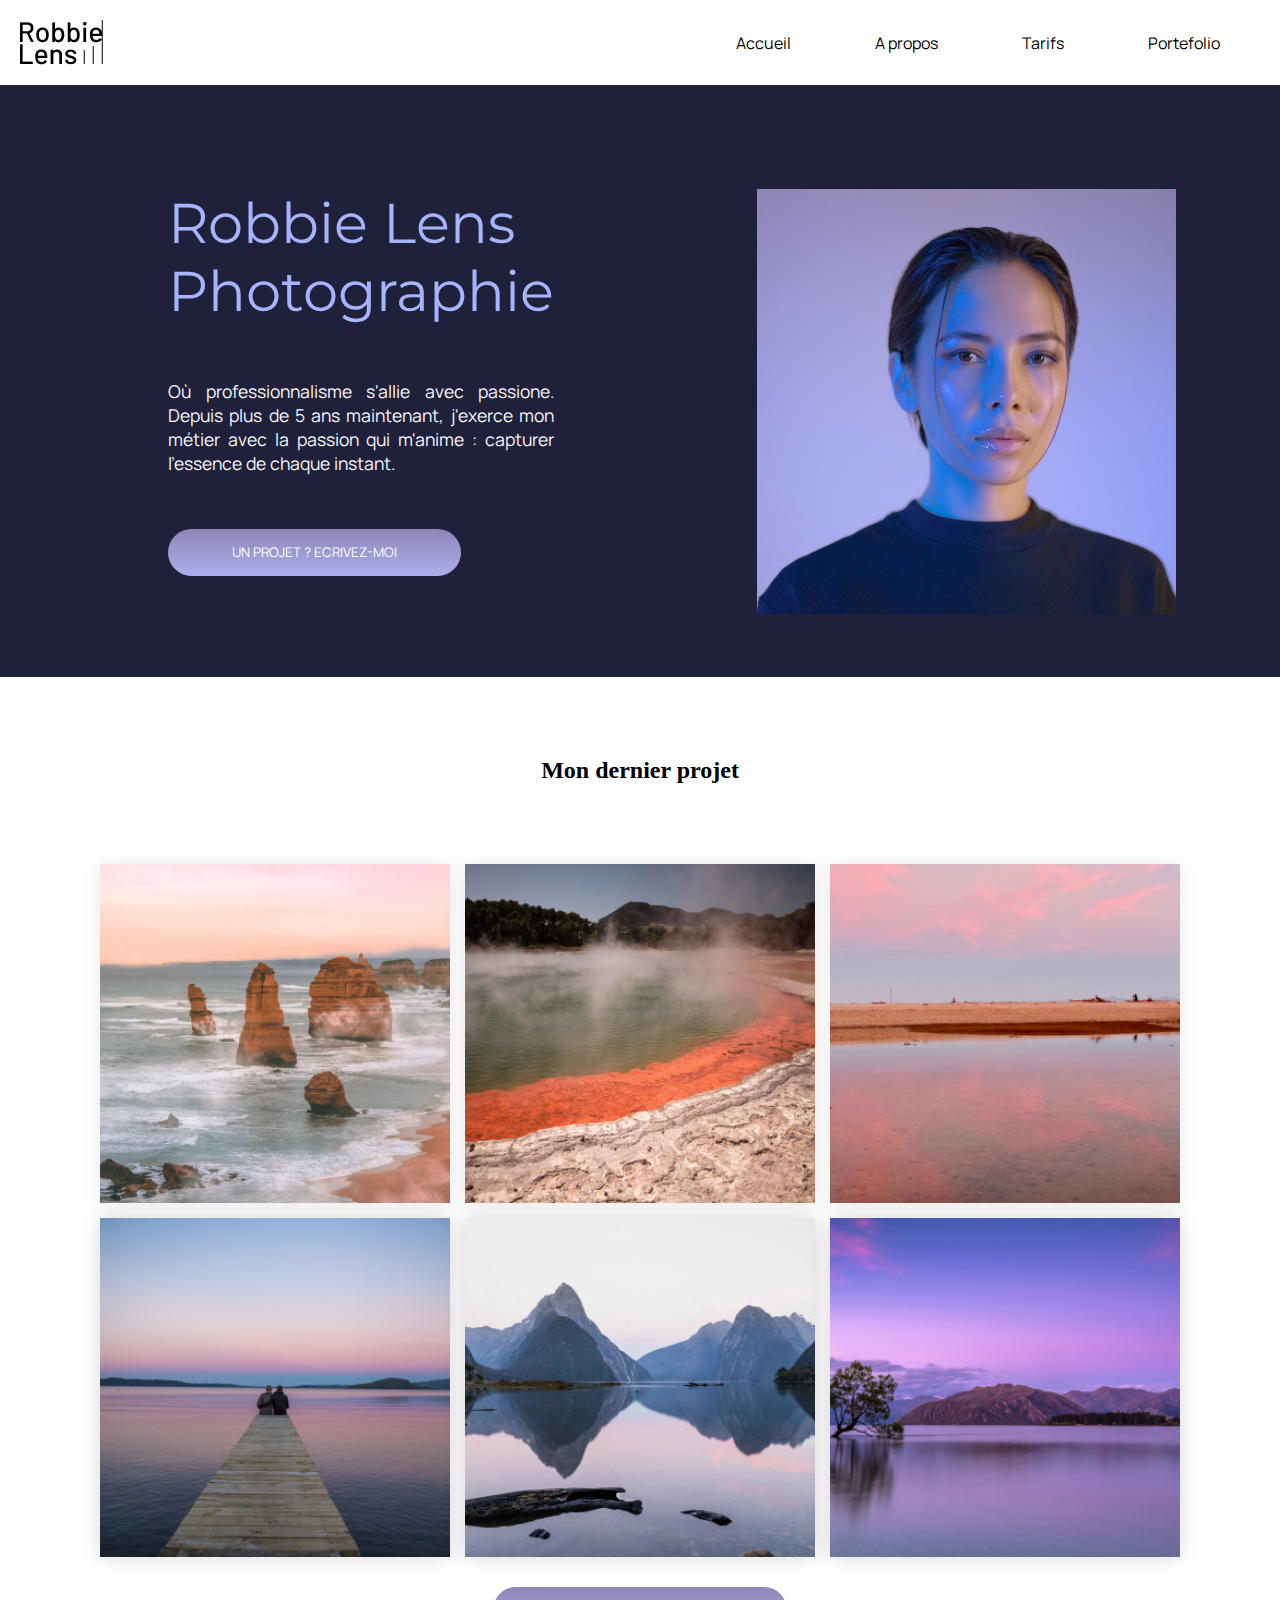
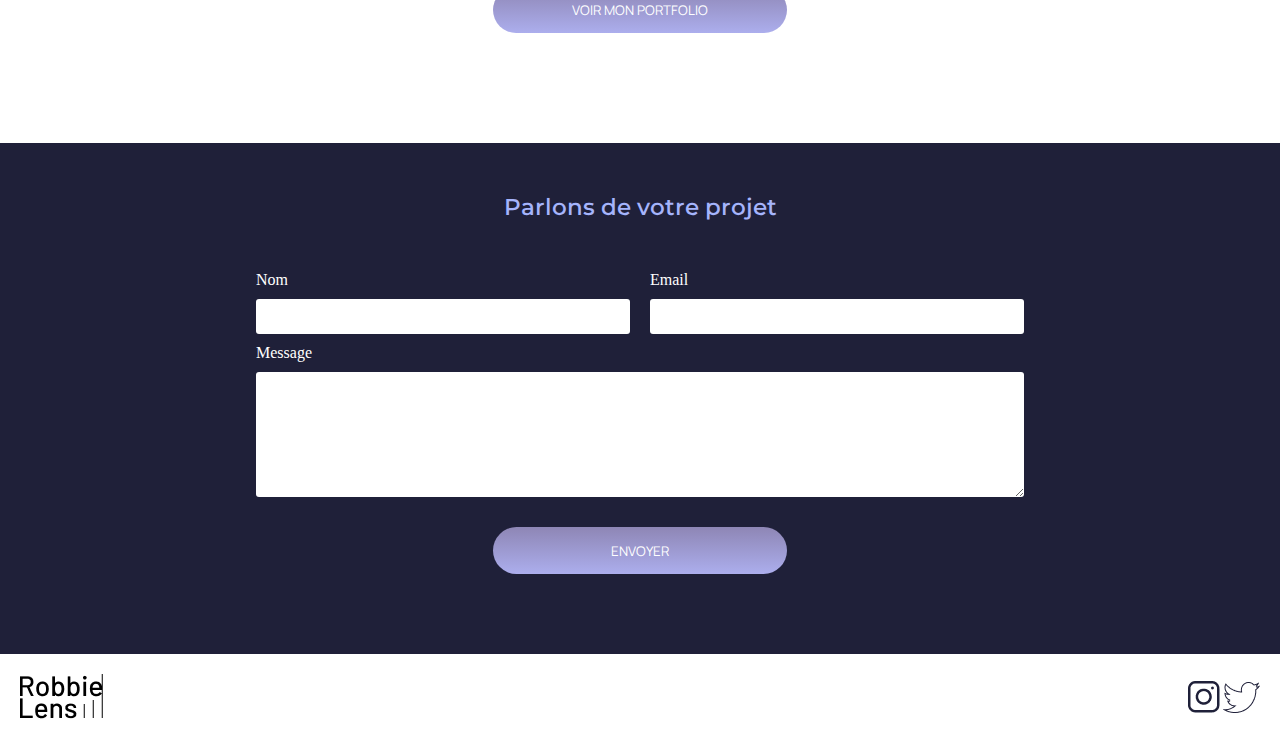
==== index.html @ 93b769a9 "Page accueil crée et fini avec modifications pour adpatation mobile" ====
<!DOCTYPE html>
<html lang="fr">
<head>
    <meta charset="UTF-8">
    <meta name="viewport" content="width=device-width, initial-scale=1.0">
    <title>Robbie Lens Photographie</title>
    <link rel="stylesheet" href="styles.css">
    <link rel="stylesheet" href="/index.css">
    <link rel="preconnect" href="https://fonts.googleapis.com">
    <link rel="preconnect" href="https://fonts.gstatic.com" crossorigin>
    <link href="https://fonts.googleapis.com/css2?family=Manrope:wght@200..800&display=swap" rel="stylesheet">
    <link rel="preconnect" href="https://fonts.googleapis.com">
    <link rel="preconnect" href="https://fonts.gstatic.com" crossorigin>
    <link href="https://fonts.googleapis.com/css2?family=Manrope:wght@200..800&family=Montserrat:ital,wght@0,100..900;1,100..900&display=swap" rel="stylesheet">
</head>
<body>
    <header>
        <img src="/images/logo-robbie-lens.png" alt="Logo du site de Robbie Lens">
        <nav>
            <div class="haut_page_accueil">
                <a id="mon_ancre" href="dossier-demo/a-propos.html" target="_blank">Accueil</a>
                <a href="a_propos.html">A propos</a>
                <a href="tarifs.html">Tarifs</a>
                <a href="portfolio.html">Portefolio</a>
            </div>
        </nav>
    </header>

    <main class="main_accueil">
        <section class="body_page_accueil">
            <div class="robbie_lens">
                <a href="/index.html">
                    <img src="/images/robbie-lens.png" alt="Photo de Robbie Lens">
                </a>
            </div>
            <div class="h1_p_accueil">
                <h1>Robbie Lens Photographie</h1>
                <p class="p_accueil"> Où professionnalisme s'allie avec passione. Depuis plus de 5 ans maintenant, j'exerce mon métier avec la passion qui m'anime : capturer l'essence de chaque instant.</p>
                <button class="bouton_un_projet_ecrivez_moi_accueil">UN PROJET ? ECRIVEZ-MOI</button>
            </div>
        </section>
        <section class="photos_accueil">
            <h2>Mon dernier projet</h2>
        <div class="mon_dernier_projet">
            <div class="conteneur_1_mon_dernier_projet">
                <div class="mon_dernier_projet_1">
                    <a href="/photos_mon_dernier_projet/mon_dernier_projet_1_grand.jpg">
                        <img src="/photos_mon_dernier_projet/mon_dernier_projet_1.png" alt="Photo de falaises">
                    </a>
                </div>
                <div class="mon_dernier_projet_2">
                    <a href="/photos_mon_dernier_projet/mon_dernier_projet_2_grand.jpg">
                        <img src="/photos_mon_dernier_projet/mon_dernier_projet_2.png" alt="Photo d'un lac">
                    </a>
                </div>
                <div class="mon_dernier_projet_3">
                    <a href="/photos_mon_dernier_projet/mon_dernier_projet_3_grand.jpg">
                        <img src="/photos_mon_dernier_projet/mon_dernier_projet_3.png" alt="Phot d'un lac">
                    </a>
                </div>
            </div>
            <div class="conteneur_2_mon_dernier_projet">
                <div class="mon_dernier_projet_4">
                    <a href="/photos_mon_dernier_projet/mon_dernier_projet_4_grand.jpg">
                        <img src="/photos_mon_dernier_projet/mon_dernier_projet_4.png" alt="Photo deux personnes sur un ponton vue sur mer">
                    </a>
                </div>
                <div class="mon_dernier_projet_5">
                    <a href="/photos_mon_dernier_projet/mon_dernier_projet_5_grand.jpg">
                        <img src="/photos_mon_dernier_projet/mon_dernier_projet_5.png" alt="Photo d'un lac avec des montagnes ">
                    </a>
                </div>
                <div class="mon_dernier_projet_6">
                    <a href="/photos_mon_dernier_projet/mon_dernier_projet_6_grand.jpg">
                        <img src="/photos_mon_dernier_projet/mon_dernier_projet_6.png" alt="Photo d'un lac avec des montagnes">
                    </a>
                </div>
            </div>
            <div class="bouton_voir_mon_portfolio">
                <button class="bouton_voir_mon_portfolio_accueil">VOIR MON PORTFOLIO</button>
            </div>
        </div>
        </section>
        <section class="section_message" id="contact">
            <h3>Parlons de votre projet</h3>
            <form class="formulaire_accueil" method="get">
                <div class="form_nom_email">
                    <div class="form_column">
                        <label for="nom">Nom</label>
                        <input type="text" name="nom" id="nom">
                    </div>
                    <div class="form_column">
                        <label for="email">Email</label>
                        <input type="email" name="email" id="email">
                    </div>
                </div>
                <div class="message_accueil">
                    <label for="message">Message</label>
                    <textarea name="message" id="message" rows="7"></textarea>
                    <input class="bouton_envoyer_accueil" type="submit" value="ENVOYER">
                </div>
            </form>
        </section>
    </main>

</body>

<footer>
    <a href="" class="a_lien_icone">
        <img src="/images/logo-robbie-lens.png" alt="Logo du site de Robbie Lens">
    </a>
    <div class="bas_page_accueil">
        <a href="https://instagram.com" target="_blank" class="a_lien_icone">
            <img src="/images/logo_instagram.jpg" alt="Logo de Instagram">
        </a>
        <a href="https://www.twitter.com" target="_blank" class="a_lien_icone">
            <img src="/images/logo_twitter.jpg" alt="Logo de Twitter">
        </a>    
    </div>
</footer>

</html>
---- styles.css ----
/* Styles sur toutes les pages */
* {
    margin: 0;
}

header {
    display: flex;
    justify-content: space-between;
    align-items: center;
}

h1 {
   font-family: "Montserrat", sans-serif; 
   color: #A5B4FC;
   font-size: 3.5em;
   font-weight: normal;
}

p {
    font-family: "Manrope", sans-serif;
    font-size: 1.1em;
}

li {
    font-family: "Manrope", sans-serif;
    font-size: 1em;
}

a {
    font-family: "Manrope", sans-serif;
    font-size: 1em;
    text-decoration: none;
    color: black;
    padding: 40px;
}

a:hover {
    text-decoration: underline;
}

a:visited {
    color: black;
}

p,
li,
h2 {
    color: #F9F8FF;
}

header, 
footer {
    padding: 20px;
}

footer {
    display: flex;
    flex-direction: row;
    align-items: center;
    justify-content: space-between;
}


/* Styles sur page A propos */
.main_a_propos {
    text-align: justify;
}

.bouton_voir_mon_portfolio_a_propos {
    background: linear-gradient(#8E86B5, #ACAEED);
    color: white;
    font-family: "Manrope", sans-serif;
    border-radius: 50px;
    border: none;
}

.bouton_voir_mon_portfolio_a_propos:hover {
    background: linear-gradient(#696484, #8788BA);
    text-decoration: none;
}
---- index.css ----
/* Styles sur la page d'accueil */
.haut_page_accueil,
.haut_page_a_propos,
.bas_page_accueil,
.bas_page_a_propos {
    background-color: white;
    color: #242424;
}

.body_page_accueil,
.a_propos_de_robbie_lens {
    background-color: #1F2039;
}

.a_propos_de_robbie_lens {
    border-right: 1px solid #8E86B5;
    border-bottom: 1px solid #8E86B5;

}

.robbie_lens {
    display: flex;
    justify-content: flex-end;
    order: 2;
    width: 75%;
    height: auto;
}

.robbie_lens img {
    max-width: 4200px;
    height: auto;
    padding: 0;
}

.bouton_un_projet_ecrivez_moi_accueil {
    background: linear-gradient(#8E86B5, #ACAEED);
    color: white;
    font-family: "Manrope", sans-serif;
    border-radius: 50px ;
    border: none;
    min-height: 3.5em;
    min-width: 22em;
}

.bouton_un_projet_ecrivez_moi_accueil:hover {
    background: linear-gradient(#696484, #8788BA);
    text-decoration: none;
}

.body_page_accueil {
    display: flex;
    padding: 5% 5% 10% 10%;
    height: 25em;
}

.h1_p_accueil h1 {
    text-align: left;
}

.h1_p_accueil {
    text-align: justify;
    width: 40%;
    height: 85%;
    padding: 40px;
}

.p_accueil {
    display: flex;
    height: 60%;
    align-items: center;
}

.photos_accueil {
    padding: 80px;
}

h2 {
    color: black;
    text-align: center;
    margin-bottom: 80px;
}


.conteneur_1_mon_dernier_projet,
.conteneur_2_mon_dernier_projet {
    display: grid;
    flex-direction: row;
    gap: 15px;
    justify-content: center;
} 

.conteneur_1_mon_dernier_projet a,
.conteneur_2_mon_dernier_projet a {
    padding: 0;
}

.conteneur_1_mon_dernier_projet img,
.conteneur_2_mon_dernier_projet img {
    width: 400px;
    height: auto;
    object-fit: cover;
}

.mon_dernier_projet_1,
.mon_dernier_projet_2,
.mon_dernier_projet_3 {
    width: 350px;
    height: auto;
    box-shadow: 0 0 20px rgba(0, 0, 0, 0.089);
    overflow: hidden;
    transition: 0.5s;
    cursor: pointer;
}

.mon_dernier_projet_1 img,
.mon_dernier_projet_2 img,
.mon_dernier_projet_3 img {
    object-fit: cover;
    width: 100%;
    height: 100%;
}

.mon_dernier_projet_1:hover,
.mon_dernier_projet_2:hover,
.mon_dernier_projet_3:hover {
    transform: scale(1.2);
    z-index: 1;
}

.conteneur_1_mon_dernier_projet:hover .mon_dernier_projet_1:not, .mon_dernier_projet_2:not,.mon_dernier_projet_3:not(.mon_dernier_projet_1:hover,
.mon_dernier_projet_2:hover,
.mon_dernier_projet_3:hover) {
    transform: scale(0.9);
    filter: saturate(0) blur(4px) brightness(0.5);
}

.mon_dernier_projet_4,
.mon_dernier_projet_5,
.mon_dernier_projet_6 {
    width: 350px;
    height: auto;
    box-shadow: 0 0 20px rgba(0, 0, 0, 0.158);
    overflow: hidden;
    transition: 0.5s;
    cursor: pointer;
}

.mon_dernier_projet_4 img,
.mon_dernier_projet_5 img,
.mon_dernier_projet_6 img {
    object-fit: cover;
    width: 100%;
    height: 100%;
}

.mon_dernier_projet_4:hover,
.mon_dernier_projet_5:hover,
.mon_dernier_projet_6:hover {
    transform: scale(1.2);
    z-index: 1;
}

.conteneur_2_mon_dernier_projet:hover .mon_dernier_projet_4:not, .mon_dernier_projet_5:not,.mon_dernier_projet_6:not(.mon_dernier_projet_4:hover,
.mon_dernier_projet_5:hover,
.mon_dernier_projet_6:hover) {
    transform: scale(0.9);
    filter: saturate(0) blur(4px) brightness(0.5);
}

.mon_dernier_projet_1 {
    grid-column: 1/2;
    grid-row: 1/2;
}

.mon_dernier_projet_1:hover {
    opacity: 60%;
    cursor: pointer;
}

.mon_dernier_projet_2 {
    grid-column: 2/3;
    grid-row: 1/2;
}

.mon_dernier_projet_2:hover {
    opacity: 60%;
    cursor: pointer;
}

.mon_dernier_projet_3 {
    grid-column: 3/4;
    grid-row: 1/2;
}

.mon_dernier_projet_3:hover {
    opacity: 60%;
    cursor: pointer;
}

.mon_dernier_projet_4 {
    grid-column: 1/2;
    grid-row: 2/3;
}

.mon_dernier_projet_4:hover {
    opacity: 60%;
    cursor: pointer;
}

.mon_dernier_projet_5 {
    grid-column: 2/3;
    grid-row: 2/3;
}

.mon_dernier_projet_5:hover {
    opacity: 60%;
    cursor: pointer;
}

.mon_dernier_projet_6 {
    grid-column: 3/4;
    grid-row: 2/3;
}

.mon_dernier_projet_6:hover {
    opacity: 60%;
    cursor: pointer;
}

.bouton_voir_mon_portfolio_accueil {
    display: block;
    text-align: center;
    margin: 30px auto;
    background: linear-gradient(#8E86B5, #ACAEED);
    color: white;
    font-family: "Manrope", sans-serif;
    border-radius: 50px ;
    border: none;
    min-height: 3.5em;
    min-width: 22em;
}

.bouton_voir_mon_portfolio_accueil:hover {
    background: linear-gradient(#696484, #8788BA);
    text-decoration: none;
    cursor: pointer;
}

.bouton_voir_mon_portfolio {
    display: block;
    text-align: center;
}

.section_message {
    padding-top: 50px;
    padding-bottom: 50px;
    padding-left: 20px;
    padding-right: 20px;
    background-color: #1F2039;
}

h3 {
    background-color: #1F2039;
    text-align: center;
    text-decoration: none;
    font-family: "Montserrat", sans-serif;
    font-weight: 550;
    color: #A5B4FC;
    font-size: 23px;
    margin-bottom: 50px;
}

form {
    display: flex;
    flex: 1;
    flex-direction: column;
    max-width: 100%;
    margin: 0 auto;
    color: white;
}

.formulaire_accueil {
    display: flex;
    flex-direction: column;
    background-color: #1F2039;
    color: white;
    max-width: 100%;
    margin: auto;
    align-items: center;
}

.form_nom_email {
    display: flex;
    flex-direction: row;
    gap: 20px;
    width: 60vw;
}

.form_column {
    flex: 1;
    display: flex;
    flex-direction: column;
    margin-bottom: 10px;
}

.message_accueil {
    display: flex;
    flex-direction: column;
    justify-content: center;

    max-width: 100%;
    width: 60vw;
}

textarea,
input {
    padding: 10px;
    border-radius: 3px;
    border: none;
}

textarea {
    box-sizing: border-box;
    resize: vertical;
    width: 100%;
    height: 100%;
}

label {
    margin-bottom: 10px;
    align-items: center;
}

.bouton_envoyer_accueil {
    display: block;
    text-align: center;
    margin: 30px auto;
    background: linear-gradient(#8E86B5, #ACAEED);
    color: white;
    font-family: "Manrope", sans-serif;
    border-radius: 50px ;
    border: none;
    min-height: 3.5em;
    min-width: 22em;
}

.bouton_envoyer_accueil:hover {
    background: linear-gradient(#696484, #8788BA);
    text-decoration: none;
    cursor: pointer;
}

.logo_instagram {
    height: 31px;
    width: 31px;
}

.logo_twitter {
    height: 31px;
    width: 31px;
}

.a_lien_icone {
    padding: 0;
}

@media screen and (max-width: 1100px) {
    .body_page_accueil{
        display: flex;
        flex-direction: column;
        align-items: center;
        justify-content: center;
        height: auto;
    }

    .body_page_accueil img {
        margin-bottom: center;
        width: 100%;
    }

    .robbie_lens {
        width: 100%;
        height: auto;
        text-align: center;
        justify-content: center;
        order: 1;

    }

    .h1_p_accueil {
        order: 2;
        width: 100%;
        padding: 0;
    }

    .h1_p_accueil h1 {
        text-align: center;
        font-size: 2em;
        justify-content: center;
        padding: 10px;
    }

    .h1_p_accueil div {
        display: block;
        justify-content: center;
    }

    .h1_p_accueil p{
        padding-bottom: 30px;
    }

    .bouton_un_projet_ecrivez_moi_accueil {
        text-align: center;
        justify-content: center;

    }

    .conteneur_1_mon_dernier_projet,
    .conteneur_2_mon_dernier_projet {
        display: flex;
        flex-wrap: wrap;
    }

    .conteneur_1_mon_dernier_projet img,
    .conteneur_2_mon_dernier_projet img {
        flex: 1 1 1;
        max-width: 100%;
        height: auto;
    }

    .mon_dernier_projet_3 img {
        margin-bottom: 15px;
    }

    .form_nom_email {
        display: flex;
        flex-direction: column;
        flex-wrap: wrap;
    }

    .formulaire_accueil {
        display: flex;
        flex-direction: column;
        /* width: 45vw; */
    }
}
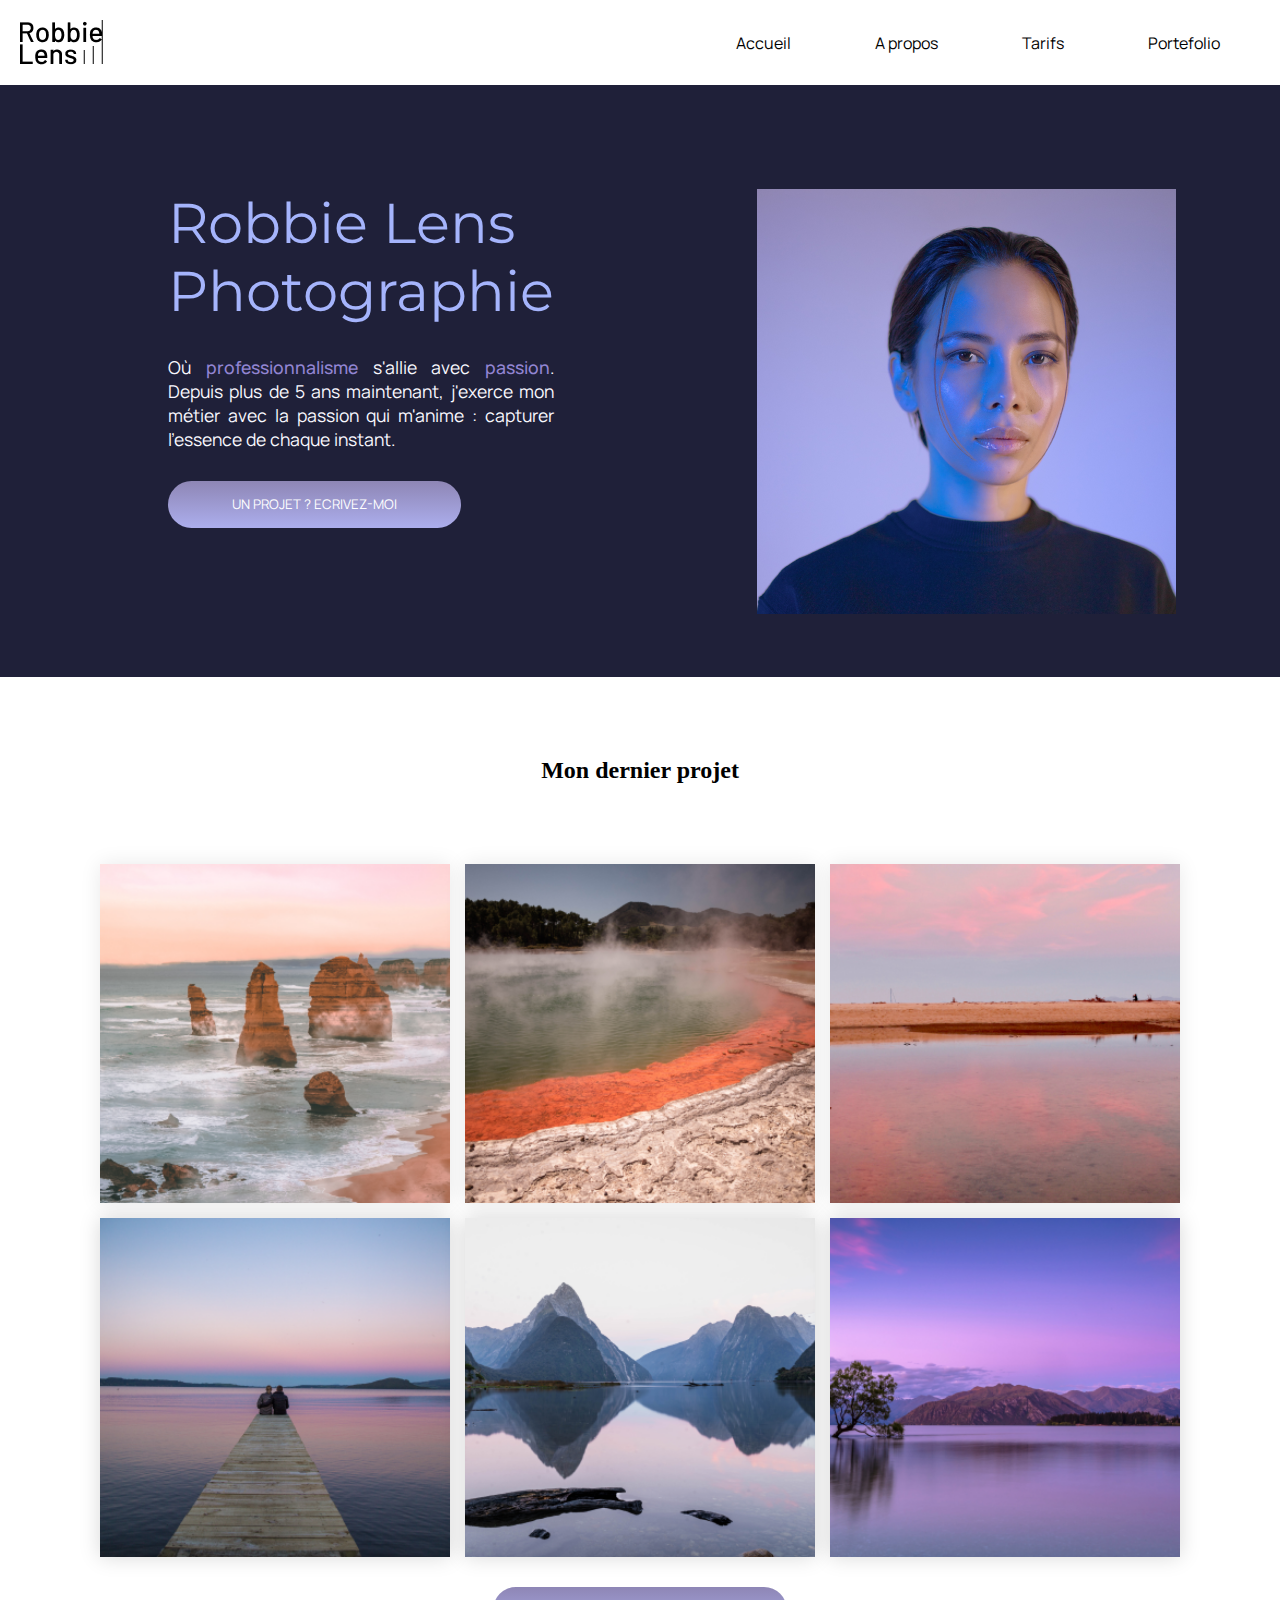
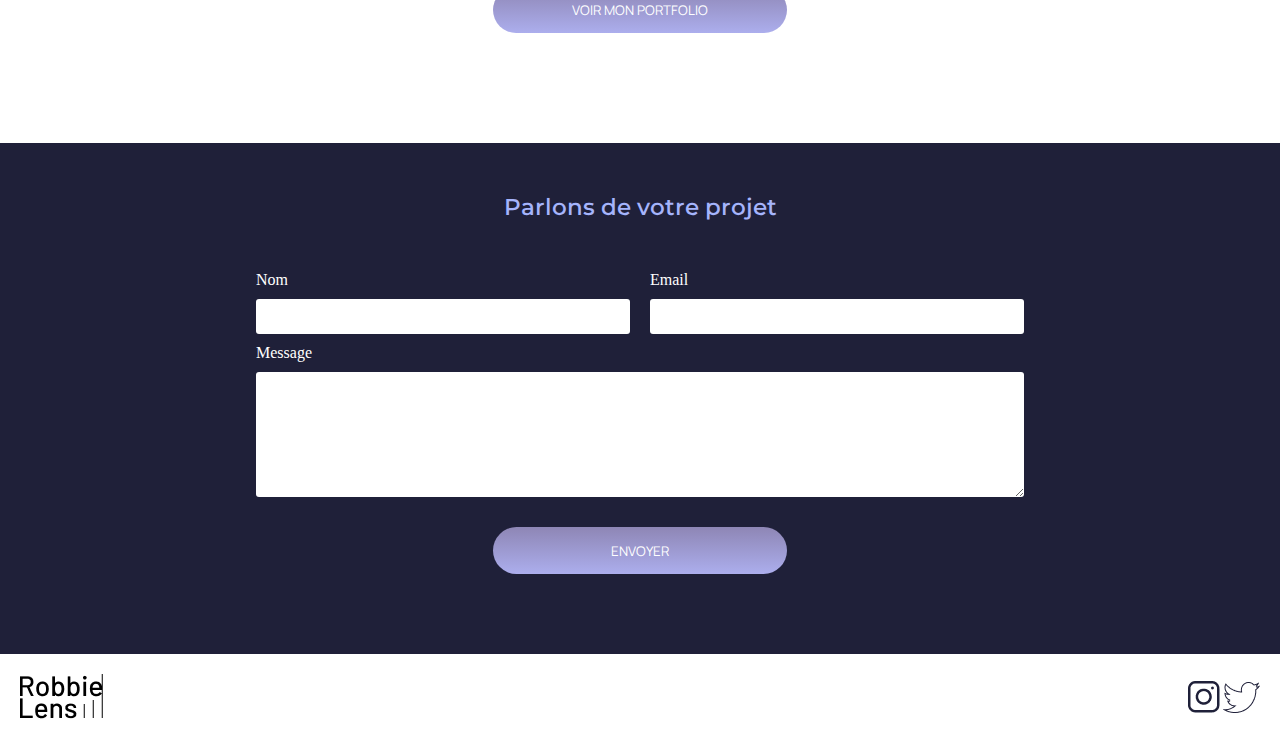
==== commit 0019e264: "Nouvelles modifications 31/08/24" ====
--- a/index.html
+++ b/index.html
@@ -35,7 +35,7 @@
             </div>
             <div class="h1_p_accueil">
                 <h1>Robbie Lens Photographie</h1>
-                <p class="p_accueil"> Où professionnalisme s'allie avec passione. Depuis plus de 5 ans maintenant, j'exerce mon métier avec la passion qui m'anime : capturer l'essence de chaque instant.</p>
+                <p class="p_accueil"> Où <em>professionnalisme</em> s'allie avec <em>passion</em>. Depuis plus de 5 ans maintenant, j'exerce mon métier avec la passion qui m'anime : capturer l'essence de chaque instant.</p>
                 <button class="bouton_un_projet_ecrivez_moi_accueil">UN PROJET ? ECRIVEZ-MOI</button>
             </div>
         </section>
--- a/styles.css
+++ b/styles.css
@@ -61,23 +61,5 @@
 }
 
 
-/* Styles sur page A propos */
-.main_a_propos {
-    text-align: justify;
-}
-
-.bouton_voir_mon_portfolio_a_propos {
-    background: linear-gradient(#8E86B5, #ACAEED);
-    color: white;
-    font-family: "Manrope", sans-serif;
-    border-radius: 50px;
-    border: none;
-}
-
-.bouton_voir_mon_portfolio_a_propos:hover {
-    background: linear-gradient(#696484, #8788BA);
-    text-decoration: none;
-}
 
 
-
--- a/index.css
+++ b/index.css
@@ -15,7 +15,6 @@
 .a_propos_de_robbie_lens {
     border-right: 1px solid #8E86B5;
     border-bottom: 1px solid #8E86B5;
-
 }
 
 .robbie_lens {
@@ -53,8 +52,21 @@
     height: 25em;
 }
 
+em {
+    color: #9285d3;
+    font-style: normal;
+    font-weight: 500;
+}
+
 .h1_p_accueil h1 {
     text-align: left;
+}
+
+.h1_p_accueil p {
+    display: block;
+    text-align: justify;
+    padding: 30px 0;
+    height: auto;
 }
 
 .h1_p_accueil {
@@ -307,7 +319,6 @@
     display: flex;
     flex-direction: column;
     justify-content: center;
-
     max-width: 100%;
     width: 60vw;
 }
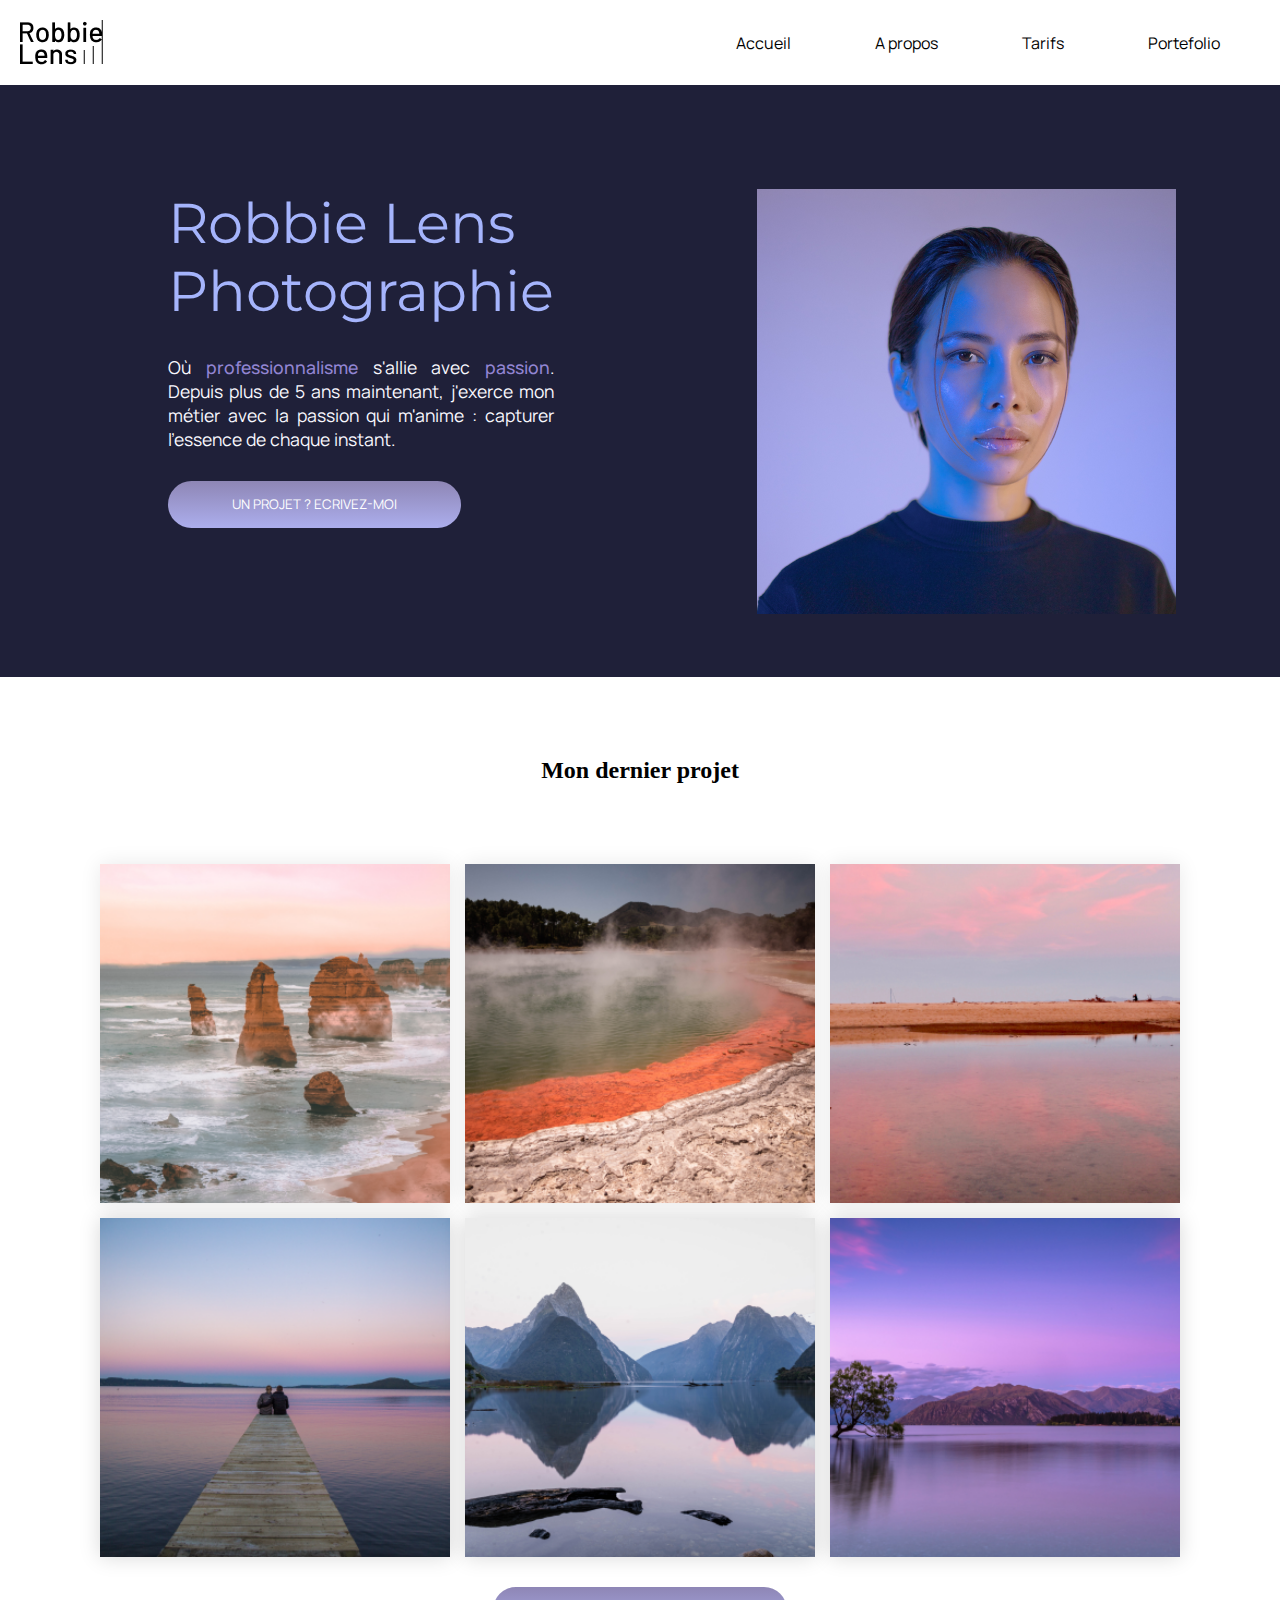
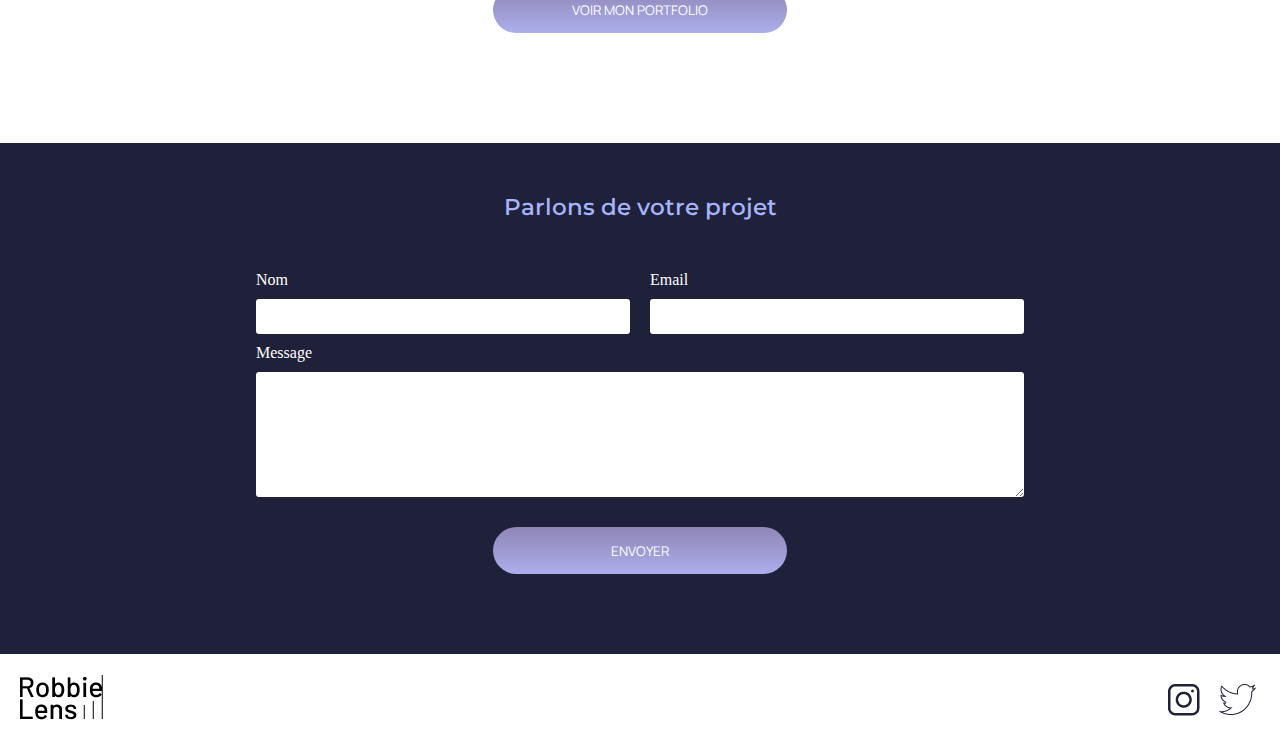
==== commit 34ba6e60: "Nouvelles modifications 2 31/08/24" ====
--- a/index.html
+++ b/index.html
@@ -110,13 +110,16 @@
         <img src="/images/logo-robbie-lens.png" alt="Logo du site de Robbie Lens">
     </a>
     <div class="bas_page_accueil">
-        <a href="https://instagram.com" target="_blank" class="a_lien_icone">
-            <img src="/images/logo_instagram.jpg" alt="Logo de Instagram">
-        </a>
-        <a href="https://www.twitter.com" target="_blank" class="a_lien_icone">
-            <img src="/images/logo_twitter.jpg" alt="Logo de Twitter">
-        </a>    
-    </div>
+        <div class="logo_instagram">
+            <a href="https://instagram.com" target="_blank" class="a_lien_icone">
+                <img src="/images/logo_instagram.jpg" alt="Logo de Instagram">
+            </a>
+        </div>
+        <div class="logo_twitter">
+            <a href="https://www.twitter.com" target="_blank" class="a_lien_icone">
+                <img src="/images/logo_twitter.jpg" alt="Logo de Twitter">
+            </a>
+        </div>
 </footer>
 
 </html>--- a/index.css
+++ b/index.css
@@ -362,17 +362,23 @@
 }
 
 .logo_instagram {
+    padding: 10px;
     height: 31px;
     width: 31px;
 }
 
 .logo_twitter {
+    padding: 10px;
     height: 31px;
     width: 31px;
 }
 
 .a_lien_icone {
     padding: 0;
+}
+
+.bas_page_accueil {
+    display: flex;
 }
 
 @media screen and (max-width: 1100px) {
